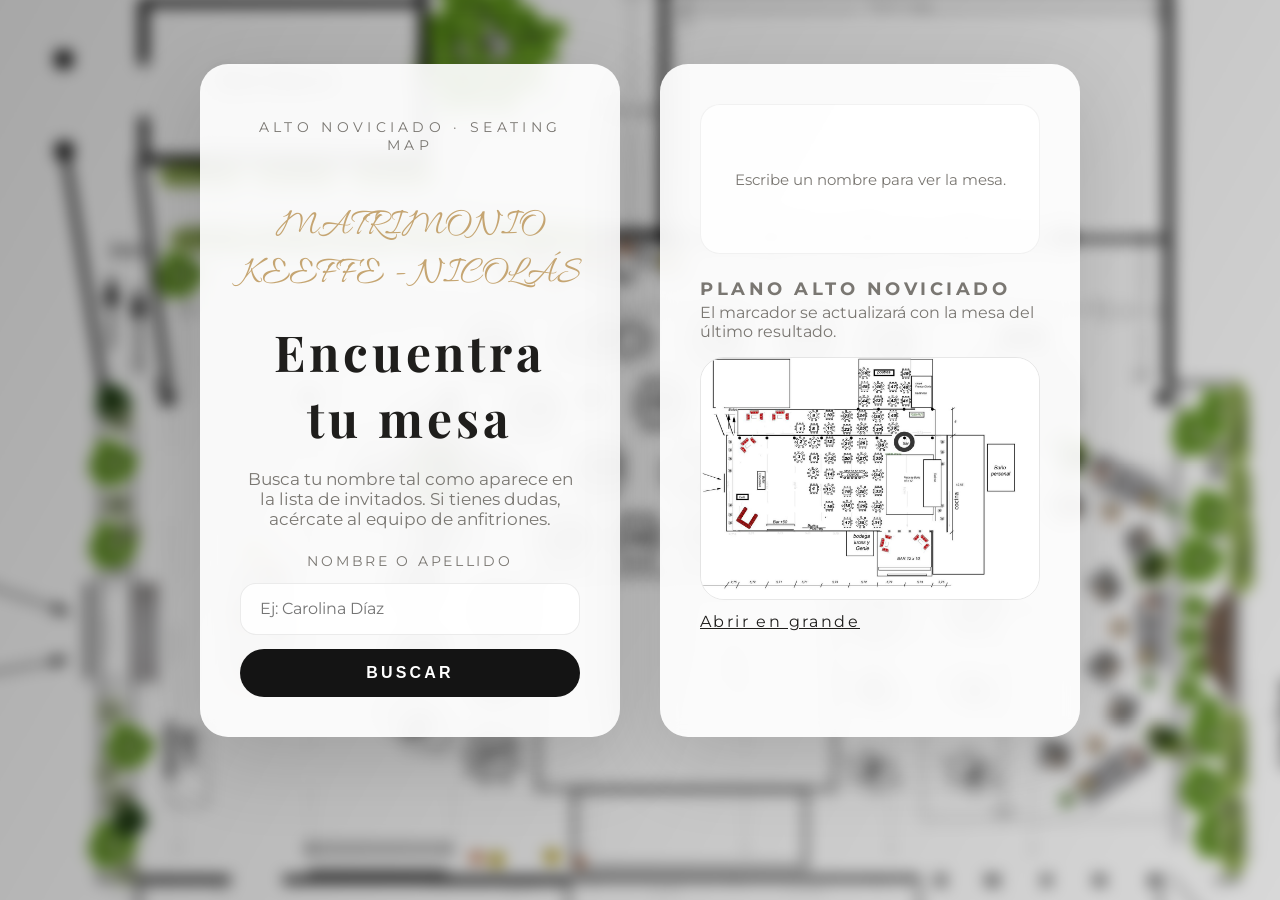
==== alto-noviciado.html @ c63060cb "Load Keeffe - Nicolás guest list" ====
<!DOCTYPE html>
<html lang="es">
  <head>
    <meta charset="UTF-8" />
    <meta name="viewport" content="width=device-width, initial-scale=1.0" />
    <title>Busque su mesa · Alto Noviciado</title>
    <link rel="stylesheet" href="style.css?v=20260417" />
  </head>
  <body data-dataset="data/guests-keeefe-nicolas.json" data-table-map="data/table-map-50.json">
    <div class="backdrop"></div>
    <main class="layout">
      <section class="hero-card invite-card">
        <p class="event-meta">ALTO NOVICIADO · SEATING MAP</p>
        <span class="script-tag">MATRIMONIO KEEFFE - NICOLÁS</span>
        <h1>Encuentra tu mesa</h1>
        <p class="intro-text">
          Busca tu nombre tal como aparece en la lista de invitados. Si tienes dudas, acércate al equipo de anfitriones.
        </p>
        <form id="search-form" autocomplete="off">
          <label for="query">Nombre o apellido</label>
          <input
            id="query"
            name="query"
            type="search"
            placeholder="Ej: Carolina Díaz"
            spellcheck="false"
            autocomplete="off"
            required
          />
          <button type="submit">Buscar</button>
        </form>
      </section>

      <section class="results-panel">
        <div id="results" aria-live="polite">
          <div class="empty">Escribe tu nombre para ver la mesa.</div>
        </div>
        <div class="floorplan-card">
          <h2>Plano Alto Noviciado</h2>
          <p>El marcador se actualizará con la mesa del último resultado.</p>
          <div class="floorplan-frame">
            <img src="assets/noviciado-50mesas.jpg" alt="Plano de mesas Alto Noviciado" />
            <span id="floorplan-highlight" class="floorplan-highlight" hidden>
              <span class="floorplan-tip">Mesa</span>
              <span class="floorplan-ring"><span class="floorplan-number">—</span></span>
            </span>
          </div>
          <a class="floorplan-link" href="assets/noviciado-50mesas.jpg" target="_blank" rel="noopener"
            >Abrir en grande</a
          >
        </div>
      </section>
    </main>

    <script type="module" src="app.js"></script>
  </body>
</html>
---- style.css ----
@import url('https://fonts.googleapis.com/css2?family=Allura&family=Montserrat:wght@300;400;500;600&family=Playfair+Display:wght@400;500;600;700&display=swap');

:root {
  --cream: #f6f3ef;
  --gold: #c5a572;
  --charcoal: #1f1e1c;
  --muted: #7a7772;
  --card-bg: rgba(255, 255, 255, 0.92);
  --backdrop-blur: blur(10px);
}


body.theme-vik {
  --cream: #fdf9f7;
  --gold: #c8102e;
  --charcoal: #221f1f;
  --muted: #6d6a69;
  background: radial-gradient(circle at top, rgba(247, 238, 235, 0.9), rgba(247, 238, 235, 0.4));
}

body.theme-vik .backdrop {
  background: linear-gradient(135deg, rgba(200, 16, 46, 0.18), rgba(28, 24, 24, 0.55));
  filter: blur(15px);
  opacity: 0.75;
}

body.theme-vik::after {
  background: rgba(253, 249, 247, 0.82);
}

body.theme-vik .hero-card,
body.theme-vik .results-panel {
  border: 1px solid rgba(200, 16, 46, 0.08);
}

body.theme-vik #search-form button {
  background: #c8102e;
}

body.theme-vik #search-form button:hover {
  background: #a30e25;
}

body.theme-vik .result-card .mesa {
  background: #c8102e;
}

body.theme-vik .logo-badge {
  display: inline-flex;
  align-items: center;
  gap: 0.65rem;
  padding: 0.75rem 1.2rem;
  border-radius: 999px;
  border: 1px solid rgba(200, 16, 46, 0.25);
  background: rgba(255, 255, 255, 0.95);
  width: fit-content;
  margin: 0 auto 1rem;
}

body.theme-vik .logo-badge img {
  width: 48px;
  height: 48px;
}

body.theme-vik .logo-badge span {
  letter-spacing: 0.3em;
  font-size: 0.8rem;
  text-transform: uppercase;
  color: #5c5a59;
}
* {
  box-sizing: border-box;
}

body {
  margin: 0;
  min-height: 100vh;
  font-family: 'Montserrat', system-ui, -apple-system, BlinkMacSystemFont, 'Segoe UI', sans-serif;
  background: var(--cream);
  color: var(--charcoal);
  position: relative;
}

.backdrop {
  position: fixed;
  inset: 0;
  background: linear-gradient(120deg, rgba(0, 0, 0, 0.35), rgba(0, 0, 0, 0.15)), url('assets/noviciado-28mar.png') center/cover;
  filter: blur(7px);
  transform: scale(1.05);
  z-index: -2;
}

.theme-noviciado::after {
  content: '';
  position: fixed;
  inset: 0;
  background: rgba(246, 243, 239, 0.6);
  z-index: -1;
}

.layout {
  display: grid;
  grid-template-columns: repeat(auto-fit, minmax(320px, 420px));
  gap: 2.5rem;
  max-width: 980px;
  margin: 0 auto;
  padding: 4rem 1.5rem 3rem;
  justify-content: center;
}

.hero-card,
.results-panel {
  background: var(--card-bg);
  border-radius: 28px;
  padding: 2.5rem;
  box-shadow: 0 25px 80px rgba(0, 0, 0, 0.15);
  backdrop-filter: blur(8px);
}


.invite-card {
  text-align: center;
  display: flex;
  flex-direction: column;
  gap: 1rem;
}

.intro-text {
  font-size: 1.05rem;
  color: var(--muted);
  margin: 0 auto 0.5rem;
  max-width: 360px;
}
.script-tag {
  font-family: 'Allura', cursive;
  font-size: 2.4rem;
  margin: 0;
  color: var(--gold);
}

.hero-card h1 {
  font-family: 'Playfair Display', serif;
  font-size: clamp(2.4rem, 4vw, 3.1rem);
  margin: 0.2rem 0;
  letter-spacing: 0.08em;
}

.event-meta {
  text-transform: uppercase;
  font-size: 0.9rem;
  letter-spacing: 0.3em;
  color: var(--muted);
  margin-bottom: 2rem;
}

#search-form {
  display: flex;
  flex-direction: column;
  gap: 0.9rem;
}

#search-form label {
  font-size: 0.85rem;
  letter-spacing: 0.2em;
  text-transform: uppercase;
  color: var(--muted);
}

#search-form input {
  border: 1px solid rgba(0, 0, 0, 0.08);
  border-radius: 16px;
  padding: 0.95rem 1.2rem;
  font-size: 1rem;
  background: rgba(255, 255, 255, 0.9);
  font-family: 'Montserrat', sans-serif;
}

#search-form button {
  border: none;
  border-radius: 999px;
  padding: 0.95rem;
  font-size: 1rem;
  font-weight: 600;
  letter-spacing: 0.2em;
  text-transform: uppercase;
  background: #141414;
  color: #fff;
  cursor: pointer;
  transition: transform 0.2s ease, background 0.2s ease;
}

#search-form button:hover {
  background: #000;
  transform: translateY(-1px);
}

.results-panel {
  display: flex;
  flex-direction: column;
  gap: 1.5rem;
}

#results {
  min-height: 150px;
  border: 1px solid rgba(0, 0, 0, 0.05);
  border-radius: 20px;
  padding: 1.5rem;
  background: rgba(255, 255, 255, 0.85);
  display: flex;
  flex-direction: column;
  gap: 1rem;
  justify-content: center;
}

.result-card {
  display: flex;
  align-items: center;
  justify-content: space-between;
  padding: 0.85rem 1.1rem;
  border-radius: 16px;
  border: 1px solid rgba(0, 0, 0, 0.08);
  background: rgba(255, 255, 255, 0.9);
}

.result-card strong {
  font-family: 'Playfair Display', serif;
  font-size: 1.15rem;
}

.result-card .mesa {
  font-weight: 700;
  border-radius: 999px;
  padding: 0.35rem 0.9rem;
  color: #fff;
  background: var(--mesa-color, var(--gold));
}

.result-card.is-active {
  border-color: var(--gold);
  box-shadow: 0 15px 35px rgba(0, 0, 0, 0.1);
}

.floorplan-card h2 {
  margin: 0;
  font-size: 1.1rem;
  letter-spacing: 0.2em;
  text-transform: uppercase;
  color: var(--muted);
}

.floorplan-card p {
  margin: 0.25rem 0 1rem;
  color: var(--muted);
}

.floorplan-frame {
  position: relative;
  border-radius: 24px;
  overflow: hidden;
  border: 1px solid rgba(0, 0, 0, 0.08);
}

.floorplan-frame img {
  width: 100%;
  display: block;
}

.floorplan-highlight {
  position: absolute;
  transform: translate(-50%, -50%);
  pointer-events: none;
  display: flex;
  flex-direction: column;
  align-items: center;
  gap: 8px;
}

.floorplan-ring {
  width: 46px;
  height: 46px;
  border-radius: 50%;
  background: var(--marker-color, #0f0f0f);
  display: flex;
  align-items: center;
  justify-content: center;
  position: relative;
  box-shadow: 0 8px 25px rgba(0, 0, 0, 0.25);
  animation: markerPulse 2s infinite;
}

.floorplan-ring::before {
  content: '';
  position: absolute;
  inset: -6px;
  border-radius: 50%;
  border: 1.5px solid var(--gold);
  animation: markerWave 2s infinite;
}

.floorplan-number {
  font-family: 'Cormorant Garamond', serif;
  font-weight: 600;
  color: #fff;
  font-size: 20px;
  line-height: 1;
}

.floorplan-tip {
  background: #0f0f0f;
  color: #fff;
  font-size: 10px;
  letter-spacing: 2px;
  padding: 5px 12px;
  border-radius: 999px;
  text-transform: uppercase;
  position: relative;
}

.floorplan-tip::after {
  content: '';
  position: absolute;
  bottom: -5px;
  left: 50%;
  transform: translateX(-50%);
  border: 5px solid transparent;
  border-top-color: #0f0f0f;
  border-bottom: none;
}

@keyframes markerPulse {
  0%, 100% {
    box-shadow: 0 4px 18px rgba(0, 0, 0, 0.25);
  }
  50% {
    box-shadow: 0 8px 30px rgba(0, 0, 0, 0.4);
  }
}

@keyframes markerWave {
  0% {
    inset: -4px;
    opacity: 0.8;
  }
  100% {
    inset: -18px;
    opacity: 0;
  }
}

.floorplan-highlight[hidden] {
  display: none;
}

.floorplan-link {
  display: inline-block;
  margin-top: 0.75rem;
  color: var(--charcoal);
  text-decoration: underline;
  letter-spacing: 0.15em;
}

#results .empty {
  text-align: center;
  color: var(--muted);
  font-size: 0.95rem;
}

@media (max-width: 720px) {
  .layout {
    padding: 3rem 1rem;
  }

  .hero-card,
  .results-panel {
    padding: 2rem;
  }
}


.calibrate-hint {
  position: absolute;
  top: 12px;
  left: 12px;
  background: rgba(20, 20, 20, 0.78);
  color: #fff;
  padding: 0.25rem 0.7rem;
  border-radius: 999px;
  font-size: 0.7rem;
  letter-spacing: 0.05em;
  text-transform: uppercase;
}
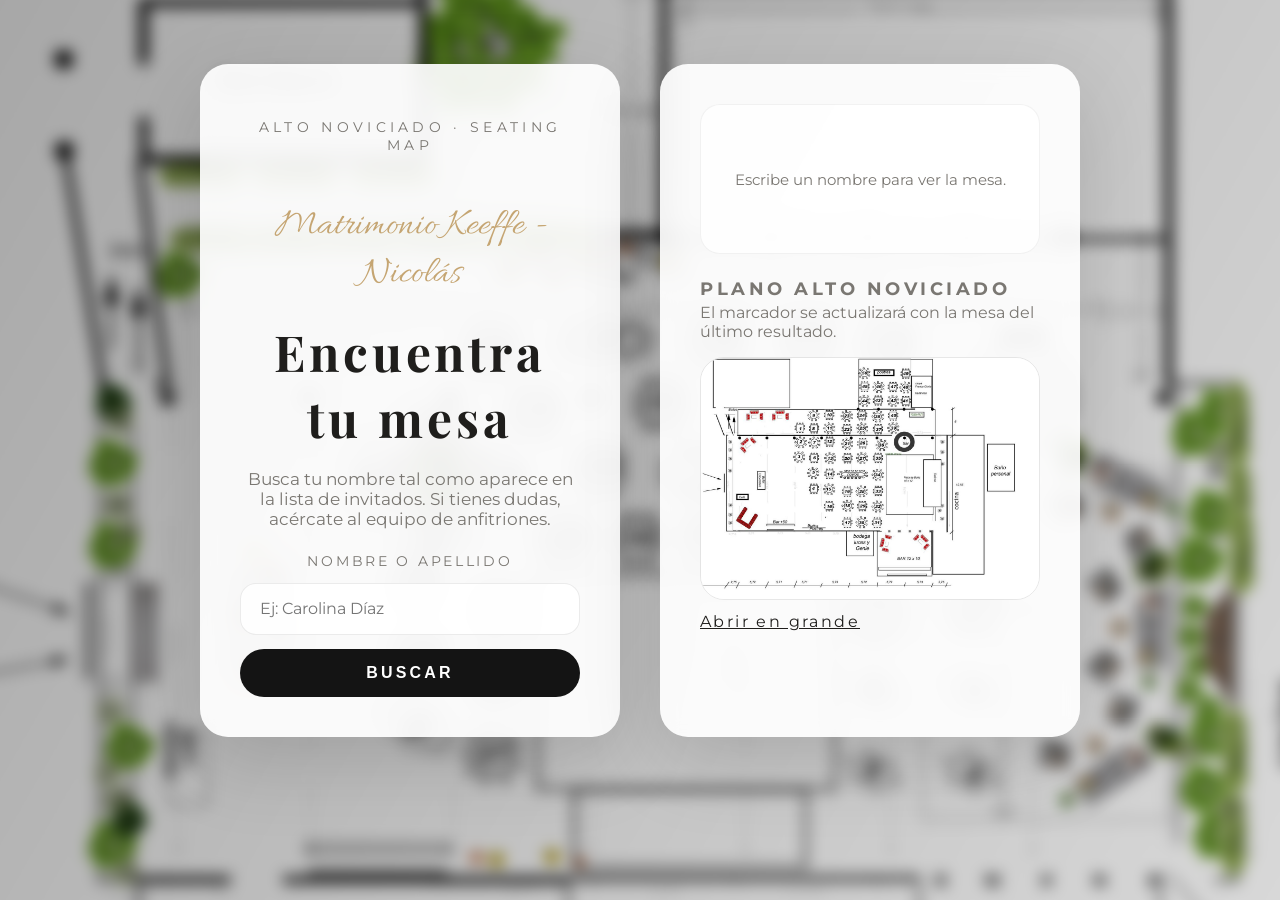
==== commit fe467845: "Tweak hero script text casing" ====
--- a/alto-noviciado.html
+++ b/alto-noviciado.html
@@ -11,7 +11,7 @@
     <main class="layout">
       <section class="hero-card invite-card">
         <p class="event-meta">ALTO NOVICIADO · SEATING MAP</p>
-        <span class="script-tag">MATRIMONIO KEEFFE - NICOLÁS</span>
+        <span class="script-tag">Matrimonio Keeffe - Nicolás</span>
         <h1>Encuentra tu mesa</h1>
         <p class="intro-text">
           Busca tu nombre tal como aparece en la lista de invitados. Si tienes dudas, acércate al equipo de anfitriones.
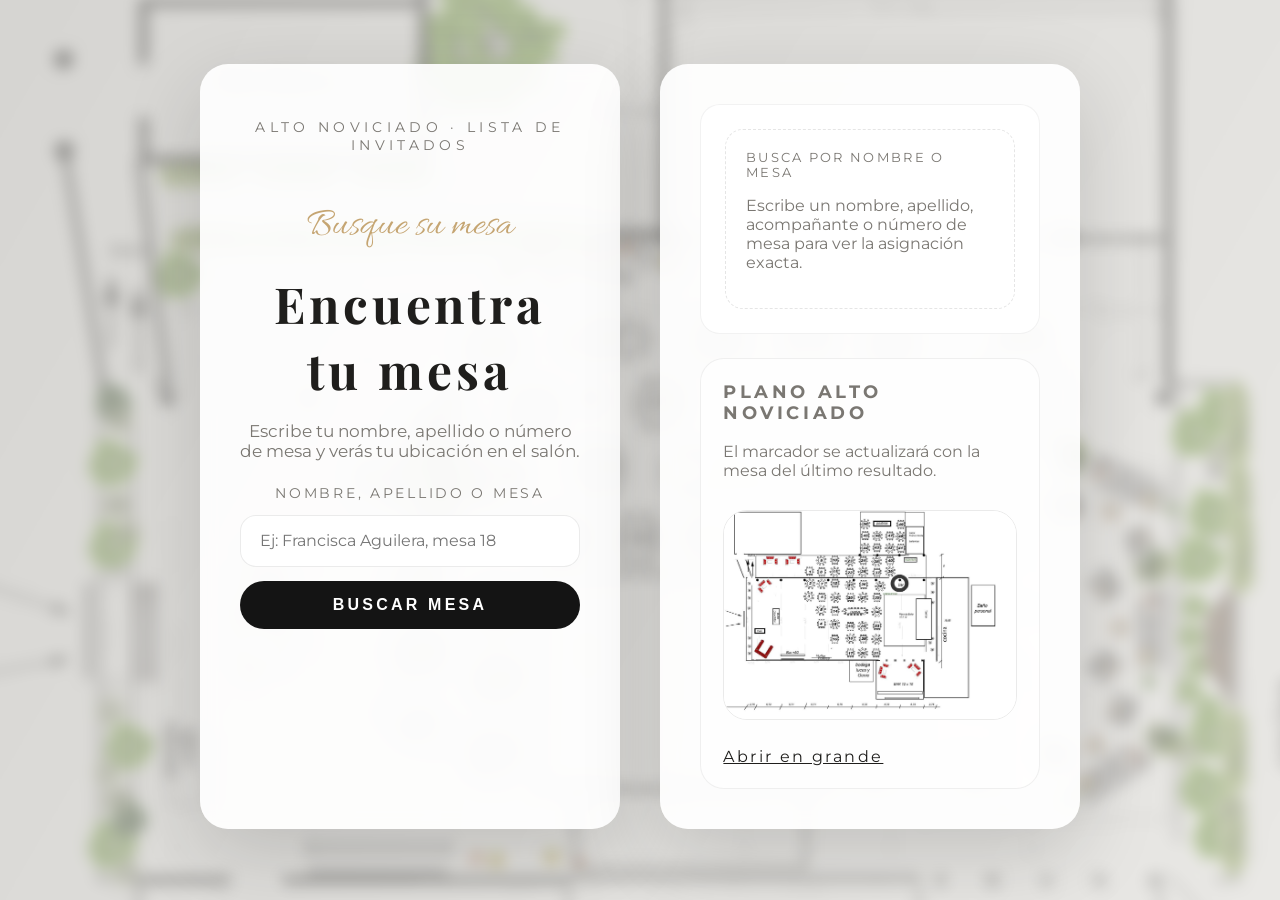
==== commit c788097c: "Alto Noviciado: seating lookup y QR" ====
--- a/alto-noviciado.html
+++ b/alto-noviciado.html
@@ -4,30 +4,32 @@
     <meta charset="UTF-8" />
     <meta name="viewport" content="width=device-width, initial-scale=1.0" />
     <title>Busque su mesa · Alto Noviciado</title>
-    <link rel="stylesheet" href="style.css?v=20260417" />
+    <link rel="stylesheet" href="style.css?v=20261023" />
   </head>
-  <body data-dataset="data/guests-keeefe-nicolas.json" data-table-map="data/table-map-50.json">
+  <body
+    class="theme-noviciado"
+    data-dataset="data/guests-alto-noviciado.json"
+    data-table-map="data/table-map-50.json"
+  >
     <div class="backdrop"></div>
     <main class="layout">
       <section class="hero-card invite-card">
-        <p class="event-meta">ALTO NOVICIADO · SEATING MAP</p>
-        <span class="script-tag">Matrimonio Keeffe - Nicolás</span>
+        <p class="event-meta">ALTO NOVICIADO · LISTA DE INVITADOS</p>
+        <span class="script-tag">Busque su mesa</span>
         <h1>Encuentra tu mesa</h1>
-        <p class="intro-text">
-          Busca tu nombre tal como aparece en la lista de invitados. Si tienes dudas, acércate al equipo de anfitriones.
-        </p>
+        <p class="intro-text">Escribe tu nombre, apellido o número de mesa y verás tu ubicación en el salón.</p>
         <form id="search-form" autocomplete="off">
-          <label for="query">Nombre o apellido</label>
+          <label for="query">Nombre, apellido o mesa</label>
           <input
             id="query"
             name="query"
             type="search"
-            placeholder="Ej: Carolina Díaz"
+            placeholder="Ej: Francisca Aguilera, mesa 18"
             spellcheck="false"
             autocomplete="off"
             required
           />
-          <button type="submit">Buscar</button>
+          <button type="submit">Buscar mesa</button>
         </form>
       </section>
 
--- a/style.css
+++ b/style.css
@@ -67,6 +67,199 @@
   font-size: 0.8rem;
   text-transform: uppercase;
   color: #5c5a59;
+}
+
+body.theme-walker-mackenna {
+  --cream: #f7f2ea;
+  --gold: #7c5b34;
+  --charcoal: #1d1a17;
+  --muted: #72685e;
+  background: radial-gradient(circle at top, rgba(244, 236, 224, 0.95), rgba(234, 225, 210, 0.48));
+}
+
+body.theme-walker-mackenna .backdrop {
+  background:
+    linear-gradient(145deg, rgba(18, 31, 24, 0.58), rgba(40, 52, 44, 0.38)),
+    url('assets/plano-walker-mackenna.png') center/cover;
+  filter: blur(14px) saturate(0.92);
+  opacity: 0.88;
+}
+
+body.theme-walker-mackenna::after {
+  background: rgba(247, 242, 234, 0.76);
+}
+
+body.theme-walker-mackenna .hero-card,
+body.theme-walker-mackenna .results-panel {
+  border: 1px solid rgba(38, 52, 44, 0.08);
+}
+
+body.theme-walker-mackenna #search-form button {
+  background: #24352d;
+}
+
+body.theme-walker-mackenna #search-form button:hover {
+  background: #17251f;
+}
+
+body.theme-walker-mackenna .result-card .mesa {
+  background: #7c5b34;
+}
+
+body.theme-cote-lau {
+  --cream: #f4efe6;
+  --gold: #b56a33;
+  --charcoal: #191613;
+  --muted: #6b6257;
+  --card-bg: rgba(255, 250, 243, 0.9);
+  background:
+    radial-gradient(circle at top left, rgba(173, 122, 71, 0.22), transparent 36%),
+    radial-gradient(circle at 85% 10%, rgba(66, 92, 71, 0.22), transparent 30%),
+    linear-gradient(145deg, #0f0e0d, #211915 52%, #f6f0e7 52.2%, #f5efe5);
+}
+
+body.theme-cote-lau .backdrop {
+  background:
+    linear-gradient(145deg, rgba(18, 16, 15, 0.82), rgba(45, 33, 26, 0.42)),
+    url('assets/noviciado-28mar.png') center/cover;
+  filter: blur(16px) saturate(0.72);
+  opacity: 0.55;
+}
+
+body.theme-cote-lau::after {
+  background: rgba(244, 239, 230, 0.86);
+}
+
+body.theme-cote-lau .layout {
+  max-width: 1280px;
+  grid-template-columns: minmax(320px, 420px) minmax(0, 1fr);
+  gap: 1.5rem;
+  align-items: start;
+}
+
+body.theme-cote-lau .hero-card,
+body.theme-cote-lau .results-panel {
+  border: 1px solid rgba(181, 106, 51, 0.08);
+}
+
+body.theme-cote-lau #search-form button {
+  background: linear-gradient(135deg, #1f1916, #b56a33);
+}
+
+body.theme-cote-lau #search-form button:hover {
+  background: linear-gradient(135deg, #1f1916, #9e5726);
+}
+
+body.theme-cote-lau .result-card .mesa {
+  background: linear-gradient(135deg, #1f1916, #b56a33);
+}
+
+body.theme-cote-lau #search-form label {
+  color: rgba(255, 255, 255, 0.7);
+}
+
+body.theme-cote-lau #search-form input {
+  color: #1f1a17;
+  border-color: rgba(255, 255, 255, 0.18);
+}
+
+body.theme-cote-lau .script-tag {
+  letter-spacing: 0.06em;
+  color: #9d5c29;
+}
+
+body.theme-cote-lau .event-meta {
+  color: rgba(255, 255, 255, 0.72);
+}
+
+body.theme-cote-lau .intro-text {
+  max-width: 32rem;
+}
+
+body.theme-cote-lau .hero-card {
+  color: #f7f1e6;
+  background: linear-gradient(180deg, rgba(23, 18, 16, 0.94), rgba(39, 28, 23, 0.92));
+}
+
+body.theme-cote-lau .hero-card h1,
+body.theme-cote-lau .intro-text,
+body.theme-cote-lau .stat-label,
+body.theme-cote-lau .stat-value,
+body.theme-cote-lau .quick-chip,
+body.theme-cote-lau .hero-note {
+  color: inherit;
+}
+
+body.theme-cote-lau .stat-pill,
+body.theme-cote-lau .quick-chip {
+  background: rgba(255, 255, 255, 0.05);
+  border-color: rgba(255, 255, 255, 0.12);
+}
+
+body.theme-cote-lau .results-panel {
+  background: rgba(255, 250, 244, 0.94);
+}
+
+body.theme-cote-lau .search-summary,
+body.theme-cote-lau .table-summary-card h2,
+body.theme-cote-lau .table-summary-card p,
+body.theme-cote-lau #results .empty-state,
+body.theme-cote-lau .table-card,
+body.theme-cote-lau .table-card .table-caption,
+body.theme-cote-lau .table-card .table-note {
+  color: inherit;
+}
+
+body.theme-cote-lau .table-card .table-badge,
+body.theme-cote-lau .table-card.is-active .table-badge {
+  background: rgba(17, 14, 12, 0.9);
+  color: #fff;
+}
+
+body.theme-cote-lau .table-card.is-active {
+  border-color: rgba(181, 106, 51, 0.55);
+  box-shadow: 0 18px 38px rgba(181, 106, 51, 0.16);
+}
+
+body.theme-cote-lau .guest-result {
+  min-height: 96px;
+  justify-content: center;
+  align-items: center;
+  text-align: center;
+}
+
+body.theme-cote-lau .guest-result .result-copy {
+  justify-items: center;
+  gap: 0.35rem;
+}
+
+body.theme-cote-lau .guest-result .guest-result__kicker {
+  font-size: 0.74rem;
+  letter-spacing: 0.22em;
+  text-transform: uppercase;
+  color: rgba(31, 25, 22, 0.58);
+}
+
+body.theme-cote-lau .guest-result strong {
+  font-size: clamp(1.7rem, 4vw, 2.35rem);
+  letter-spacing: 0.04em;
+}
+
+body.theme-cote-lau .table-card.is-full {
+  border-color: rgba(195, 58, 49, 0.18);
+}
+
+body.theme-cote-lau .note-pill {
+  background: rgba(181, 106, 51, 0.1);
+  color: #8d4e20;
+}
+
+body.theme-cote-lau .empty-state {
+  border-color: rgba(181, 106, 51, 0.08);
+}
+
+body.theme-cote-lau .floorplan-link {
+  color: #b56a33;
 }
 * {
   box-sizing: border-box;
@@ -200,6 +393,208 @@
   gap: 1.5rem;
 }
 
+.stat-strip {
+  display: grid;
+  grid-template-columns: repeat(2, minmax(0, 1fr));
+  gap: 0.75rem;
+  margin-top: 1rem;
+}
+
+.stat-pill {
+  padding: 0.8rem 0.9rem;
+  border-radius: 18px;
+  background: rgba(255, 255, 255, 0.72);
+  border: 1px solid rgba(0, 0, 0, 0.06);
+  display: grid;
+  gap: 0.25rem;
+}
+
+.stat-value {
+  font-family: 'Playfair Display', serif;
+  font-size: 1.45rem;
+  line-height: 1;
+  font-weight: 600;
+}
+
+.stat-label {
+  font-size: 0.76rem;
+  letter-spacing: 0.16em;
+  text-transform: uppercase;
+  color: var(--muted);
+}
+
+.hero-note {
+  margin: 1rem 0 0;
+  padding: 0.85rem 1rem;
+  border-radius: 18px;
+  background: rgba(255, 255, 255, 0.08);
+  border: 1px solid rgba(255, 255, 255, 0.08);
+  color: rgba(255, 255, 255, 0.8);
+  font-size: 0.92rem;
+}
+
+.quick-chip-row {
+  display: flex;
+  flex-wrap: wrap;
+  gap: 0.55rem;
+  margin-top: 1rem;
+}
+
+.quick-chip {
+  border: 1px solid rgba(0, 0, 0, 0.08);
+  background: rgba(255, 255, 255, 0.68);
+  color: var(--charcoal);
+  border-radius: 999px;
+  padding: 0.55rem 0.85rem;
+  font-size: 0.82rem;
+  letter-spacing: 0.05em;
+  text-transform: uppercase;
+  cursor: pointer;
+}
+
+.table-summary-card {
+  display: flex;
+  flex-direction: column;
+  gap: 1rem;
+}
+
+.table-summary-card h2 {
+  margin: 0;
+  font-size: 1.1rem;
+  letter-spacing: 0.18em;
+  text-transform: uppercase;
+  color: var(--muted);
+}
+
+.table-summary-card p {
+  margin: 0;
+  color: var(--muted);
+}
+
+.table-grid {
+  display: grid;
+  grid-template-columns: repeat(auto-fit, minmax(220px, 1fr));
+  gap: 0.8rem;
+}
+
+.table-card {
+  text-align: left;
+  width: 100%;
+  border: 1px solid rgba(0, 0, 0, 0.08);
+  border-radius: 20px;
+  padding: 1rem;
+  background: rgba(255, 255, 255, 0.9);
+  box-shadow: 0 10px 24px rgba(0, 0, 0, 0.04);
+  cursor: pointer;
+  transition: transform 0.18s ease, box-shadow 0.18s ease, border-color 0.18s ease;
+}
+
+.table-card:hover {
+  transform: translateY(-2px);
+  box-shadow: 0 16px 32px rgba(0, 0, 0, 0.08);
+}
+
+.table-card__top,
+.table-card__footer {
+  display: flex;
+  align-items: center;
+  justify-content: space-between;
+  gap: 0.75rem;
+}
+
+.table-card strong {
+  font-family: 'Playfair Display', serif;
+  font-size: 1.12rem;
+}
+
+.table-badge {
+  display: inline-flex;
+  align-items: center;
+  justify-content: center;
+  min-width: 3.3rem;
+  padding: 0.28rem 0.7rem;
+  border-radius: 999px;
+  background: #1d1a17;
+  color: #fff;
+  font-size: 0.8rem;
+  font-weight: 700;
+}
+
+.table-badge.over {
+  background: #8e2b1e;
+}
+
+.table-card.is-active {
+  border-color: var(--gold);
+  box-shadow: 0 18px 34px rgba(0, 0, 0, 0.1);
+}
+
+.table-card.is-empty {
+  opacity: 0.88;
+}
+
+.table-note {
+  margin: 0.55rem 0;
+  font-size: 0.9rem;
+  color: var(--muted);
+}
+
+.table-caption {
+  font-size: 0.78rem;
+  letter-spacing: 0.14em;
+  text-transform: uppercase;
+  color: var(--muted);
+}
+
+.search-summary {
+  margin: 0;
+  padding: 0.8rem 1rem;
+  border-radius: 16px;
+  background: rgba(0, 0, 0, 0.04);
+  color: var(--muted);
+  letter-spacing: 0.08em;
+  text-transform: uppercase;
+  font-size: 0.76rem;
+}
+
+.empty-state {
+  padding: 1.25rem;
+  border-radius: 18px;
+  border: 1px dashed rgba(0, 0, 0, 0.1);
+  color: var(--muted);
+}
+
+.empty-kicker {
+  margin: 0 0 0.4rem;
+  font-size: 0.8rem;
+  letter-spacing: 0.18em;
+  text-transform: uppercase;
+}
+
+.note-pill {
+  display: inline-flex;
+  align-items: center;
+  width: fit-content;
+  margin-top: 0.45rem;
+  padding: 0.3rem 0.7rem;
+  border-radius: 999px;
+  background: rgba(0, 0, 0, 0.06);
+  font-size: 0.78rem;
+  color: var(--muted);
+}
+
+.result-copy {
+  display: grid;
+  gap: 0.2rem;
+}
+
+.result-meta {
+  display: flex;
+  align-items: center;
+  gap: 0.5rem;
+  justify-content: flex-end;
+}
+
 #results {
   min-height: 150px;
   border: 1px solid rgba(0, 0, 0, 0.05);
@@ -216,10 +611,17 @@
   display: flex;
   align-items: center;
   justify-content: space-between;
+  gap: 1rem;
   padding: 0.85rem 1.1rem;
   border-radius: 16px;
   border: 1px solid rgba(0, 0, 0, 0.08);
   background: rgba(255, 255, 255, 0.9);
+}
+
+.result-card p {
+  margin: 0;
+  color: var(--muted);
+  font-size: 0.92rem;
 }
 
 .result-card strong {
@@ -251,6 +653,16 @@
 .floorplan-card p {
   margin: 0.25rem 0 1rem;
   color: var(--muted);
+}
+
+.floorplan-card {
+  display: flex;
+  flex-direction: column;
+  gap: 0.9rem;
+  padding: 1.4rem;
+  border-radius: 24px;
+  background: rgba(255, 255, 255, 0.58);
+  border: 1px solid rgba(0, 0, 0, 0.06);
 }
 
 .floorplan-frame {
@@ -359,6 +771,66 @@
   letter-spacing: 0.15em;
 }
 
+.floorplan-map {
+  display: grid;
+  grid-template-columns: repeat(auto-fit, minmax(72px, 1fr));
+  gap: 0.65rem;
+  padding: 1rem;
+  border-radius: 24px;
+  background:
+    linear-gradient(180deg, rgba(255, 255, 255, 0.55), rgba(255, 255, 255, 0.26)),
+    radial-gradient(circle at top left, rgba(181, 106, 51, 0.08), transparent 36%),
+    rgba(255, 255, 255, 0.65);
+  border: 1px solid rgba(0, 0, 0, 0.06);
+}
+
+.plan-table {
+  aspect-ratio: 1;
+  border: 1px solid rgba(0, 0, 0, 0.08);
+  border-radius: 20px;
+  background: linear-gradient(180deg, rgba(255, 255, 255, 0.95), rgba(246, 239, 230, 0.98));
+  box-shadow: 0 8px 18px rgba(0, 0, 0, 0.04);
+  display: grid;
+  place-items: center;
+  padding: 0.4rem;
+  cursor: pointer;
+  transition: transform 0.18s ease, box-shadow 0.18s ease, border-color 0.18s ease;
+}
+
+.plan-table:hover {
+  transform: translateY(-2px);
+  box-shadow: 0 14px 28px rgba(0, 0, 0, 0.08);
+}
+
+.plan-table__label {
+  display: inline-flex;
+  align-items: center;
+  justify-content: center;
+  min-height: 100%;
+  width: 100%;
+  border-radius: 16px;
+  border: 1px dashed rgba(181, 106, 51, 0.22);
+  font-family: 'Playfair Display', serif;
+  font-size: clamp(1rem, 2vw, 1.45rem);
+  font-weight: 600;
+  color: #1f1916;
+  background:
+    radial-gradient(circle at 50% 35%, rgba(181, 106, 51, 0.16), transparent 42%),
+    rgba(255, 255, 255, 0.76);
+}
+
+.plan-table.is-active {
+  border-color: var(--gold);
+  box-shadow: 0 14px 30px rgba(181, 106, 51, 0.18);
+}
+
+.plan-table.is-active .plan-table__label {
+  border-style: solid;
+  background:
+    radial-gradient(circle at 50% 35%, rgba(181, 106, 51, 0.28), transparent 45%),
+    rgba(255, 247, 238, 0.96);
+}
+
 #results .empty {
   text-align: center;
   color: var(--muted);
@@ -373,6 +845,22 @@
   .hero-card,
   .results-panel {
     padding: 2rem;
+  }
+
+  body.theme-cote-lau .layout {
+    grid-template-columns: 1fr;
+  }
+
+  .stat-strip {
+    grid-template-columns: 1fr;
+  }
+
+  .table-grid {
+    grid-template-columns: 1fr;
+  }
+
+  .floorplan-map {
+    grid-template-columns: repeat(auto-fit, minmax(64px, 1fr));
   }
 }
 
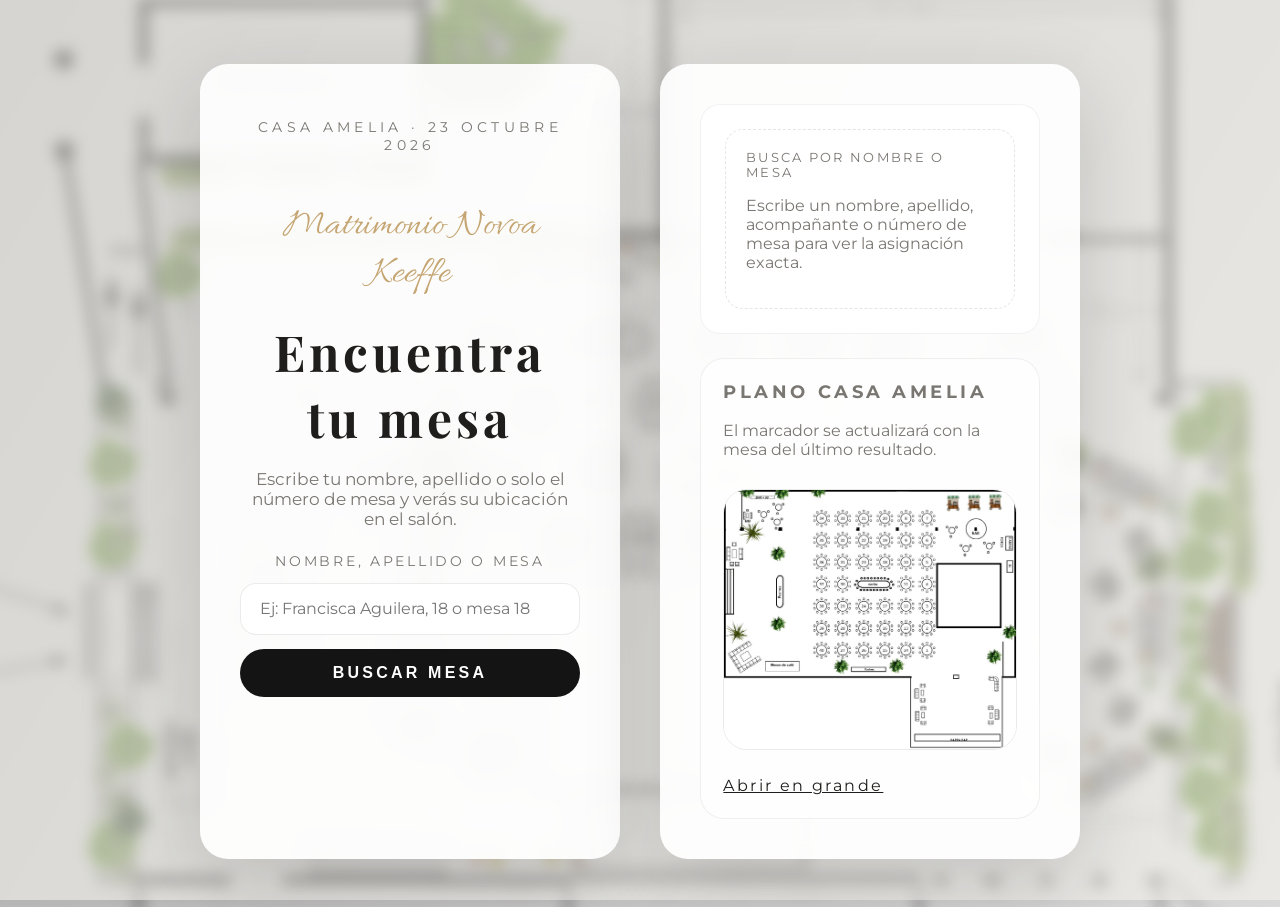
==== commit 8cb75327: "Fix Novoa Keeffe event label and Casa Amelia plan" ====
--- a/alto-noviciado.html
+++ b/alto-noviciado.html
@@ -3,28 +3,28 @@
   <head>
     <meta charset="UTF-8" />
     <meta name="viewport" content="width=device-width, initial-scale=1.0" />
-    <title>Busque su mesa · Alto Noviciado</title>
-    <link rel="stylesheet" href="style.css?v=20261023" />
+    <title>Matrimonio Novoa Keeffe · Casa Amelia · Busque su mesa</title>
+    <link rel="stylesheet" href="style.css?v=20261023-4" />
   </head>
   <body
     class="theme-noviciado"
     data-dataset="data/guests-alto-noviciado.json"
-    data-table-map="data/table-map-50.json"
+    data-table-map="data/table-map-alto-noviciado.json"
   >
     <div class="backdrop"></div>
     <main class="layout">
       <section class="hero-card invite-card">
-        <p class="event-meta">ALTO NOVICIADO · LISTA DE INVITADOS</p>
-        <span class="script-tag">Busque su mesa</span>
+        <p class="event-meta">CASA AMELIA · 23 OCTUBRE 2026</p>
+        <span class="script-tag">Matrimonio Novoa Keeffe</span>
         <h1>Encuentra tu mesa</h1>
-        <p class="intro-text">Escribe tu nombre, apellido o número de mesa y verás tu ubicación en el salón.</p>
+        <p class="intro-text">Escribe tu nombre, apellido o solo el número de mesa y verás su ubicación en el salón.</p>
         <form id="search-form" autocomplete="off">
           <label for="query">Nombre, apellido o mesa</label>
           <input
             id="query"
             name="query"
             type="search"
-            placeholder="Ej: Francisca Aguilera, mesa 18"
+            placeholder="Ej: Francisca Aguilera, 18 o mesa 18"
             spellcheck="false"
             autocomplete="off"
             required
@@ -38,16 +38,16 @@
           <div class="empty">Escribe tu nombre para ver la mesa.</div>
         </div>
         <div class="floorplan-card">
-          <h2>Plano Alto Noviciado</h2>
+          <h2>Plano Casa Amelia</h2>
           <p>El marcador se actualizará con la mesa del último resultado.</p>
           <div class="floorplan-frame">
-            <img src="assets/noviciado-50mesas.jpg" alt="Plano de mesas Alto Noviciado" />
+            <img src="assets/casa-amelia-plano.jpg?v=20261023-3" alt="Plano de mesas Casa Amelia" />
             <span id="floorplan-highlight" class="floorplan-highlight" hidden>
               <span class="floorplan-tip">Mesa</span>
               <span class="floorplan-ring"><span class="floorplan-number">—</span></span>
             </span>
           </div>
-          <a class="floorplan-link" href="assets/noviciado-50mesas.jpg" target="_blank" rel="noopener"
+          <a class="floorplan-link" href="assets/casa-amelia-plano.jpg?v=20261023-3" target="_blank" rel="noopener"
             >Abrir en grande</a
           >
         </div>
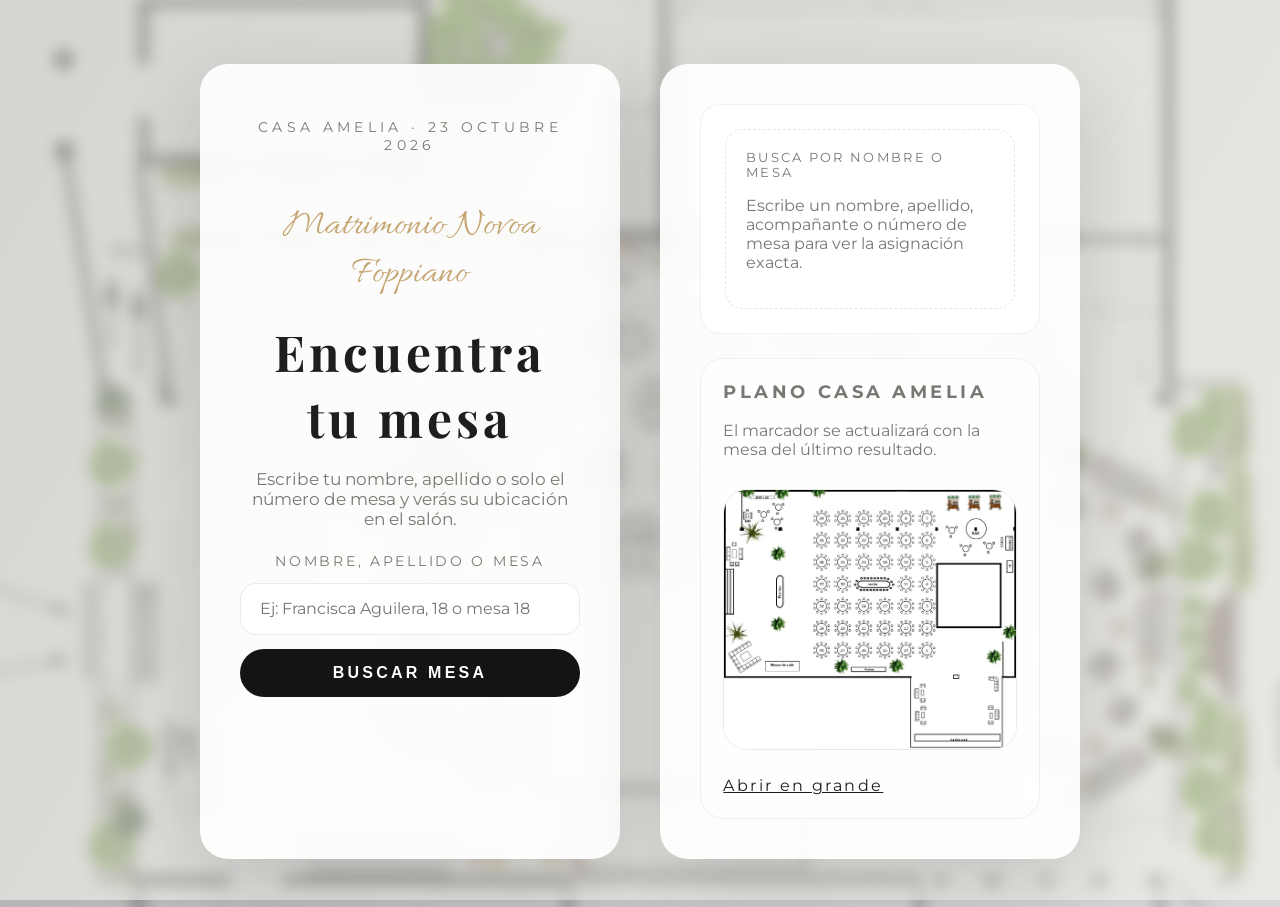
==== commit 47c17655: "Fix event title to Novoa Foppiano" ====
--- a/alto-noviciado.html
+++ b/alto-noviciado.html
@@ -3,7 +3,7 @@
   <head>
     <meta charset="UTF-8" />
     <meta name="viewport" content="width=device-width, initial-scale=1.0" />
-    <title>Matrimonio Novoa Keeffe · Casa Amelia · Busque su mesa</title>
+    <title>Matrimonio Novoa Foppiano · Casa Amelia · Busque su mesa</title>
     <link rel="stylesheet" href="style.css?v=20261023-4" />
   </head>
   <body
@@ -15,7 +15,7 @@
     <main class="layout">
       <section class="hero-card invite-card">
         <p class="event-meta">CASA AMELIA · 23 OCTUBRE 2026</p>
-        <span class="script-tag">Matrimonio Novoa Keeffe</span>
+        <span class="script-tag">Matrimonio Novoa Foppiano</span>
         <h1>Encuentra tu mesa</h1>
         <p class="intro-text">Escribe tu nombre, apellido o solo el número de mesa y verás su ubicación en el salón.</p>
         <form id="search-form" autocomplete="off">
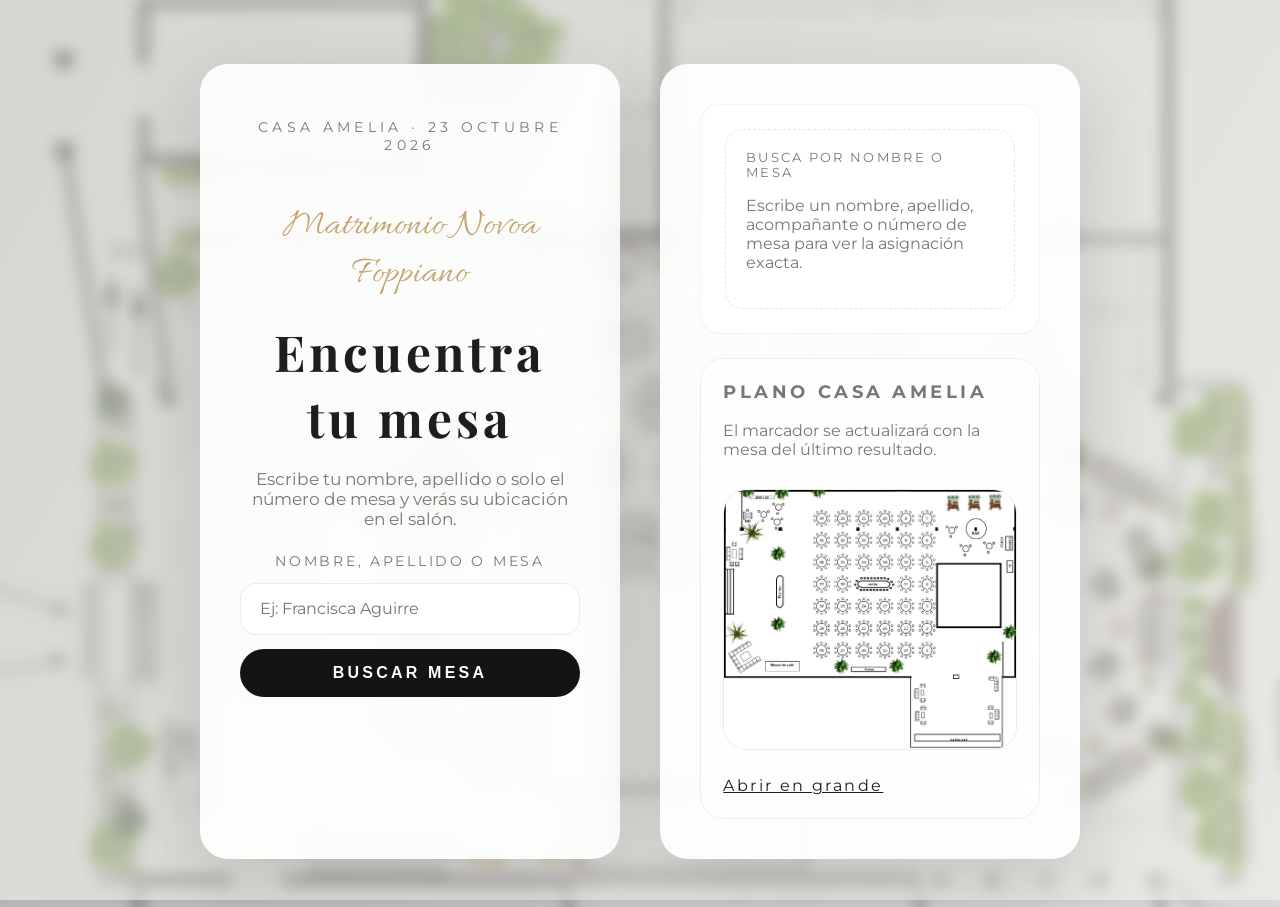
==== commit d7170ffb: "Simplify search placeholder example" ====
--- a/alto-noviciado.html
+++ b/alto-noviciado.html
@@ -24,7 +24,7 @@
             id="query"
             name="query"
             type="search"
-            placeholder="Ej: Francisca Aguilera, 18 o mesa 18"
+            placeholder="Ej: Francisca Aguirre"
             spellcheck="false"
             autocomplete="off"
             required
